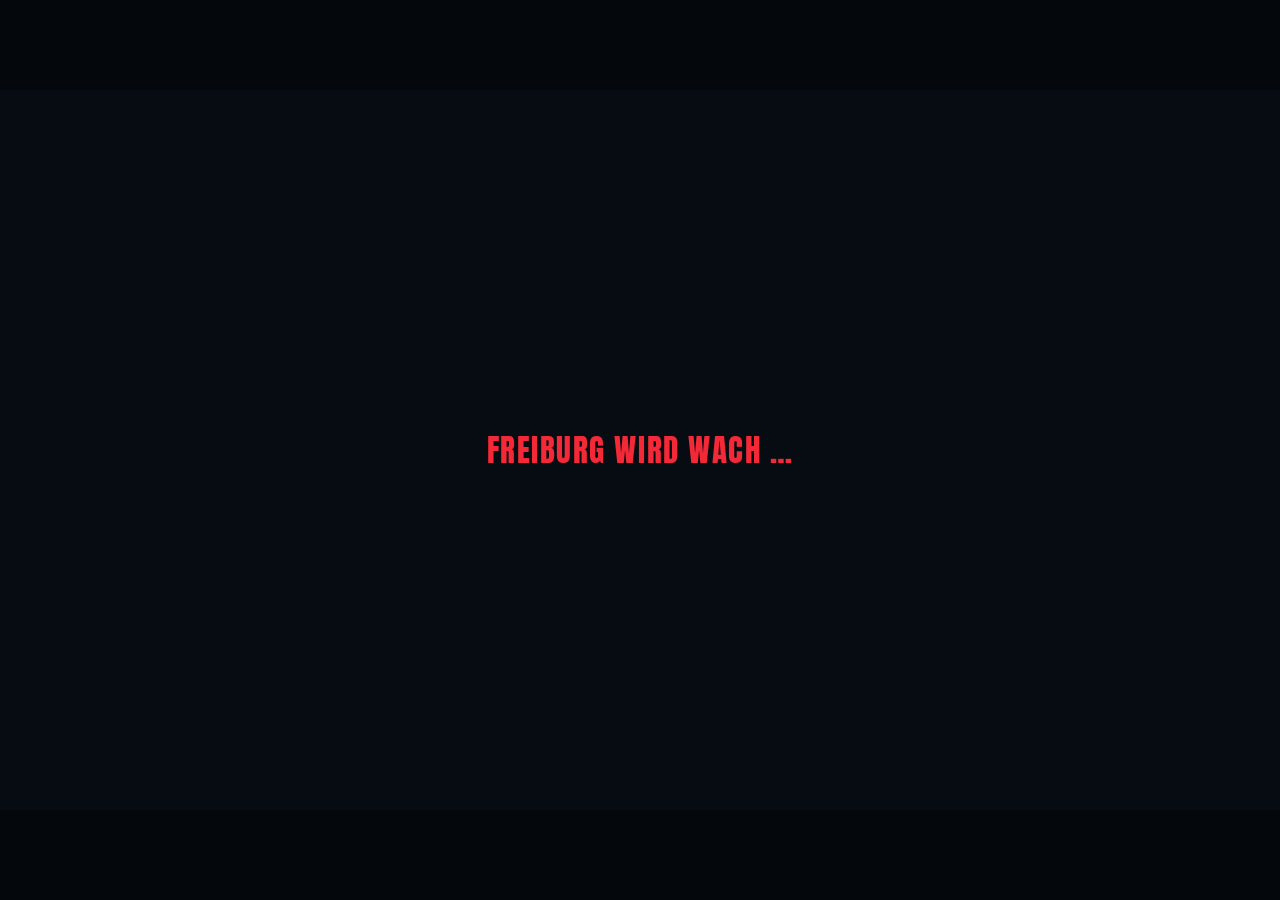
==== index.html @ 0df49cf0 "Release Freiburg After Dark 1.6 with six levels, weapons and original soundtrack" ====
<!doctype html>
<html lang="de"><head><meta charset="utf-8"><meta name="viewport" content="width=device-width,initial-scale=1"><title>Freiburg After Dark — Das Beat ’em up</title><link rel="icon" href="data:,"><link rel="stylesheet" href="./src/style.css"><link rel="stylesheet" href="./src/theme.css"><link rel="preload" href="./assets/fonts/Anton-Regular.ttf" as="font" type="font/ttf" crossorigin></head>
<body><main id="stage"><canvas id="game" tabindex="0" aria-label="Spielfeld. WASD oder Pfeile bewegen, J Schlag, K Tritt, Leertaste Sprung, L Spezial, Umschalt Ausweichen, E Gegenstände aufheben und werfen."></canvas><canvas id="menu-art" aria-hidden="true" hidden></canvas><div id="overlay"></div><div id="toolbar" hidden><button id="pause" aria-label="Spiel pausieren">Ⅱ</button><button id="fullscreen" aria-label="Vollbild">⛶</button></div><div id="dev" hidden></div><output id="status" class="sr-only" aria-live="polite"></output></main><script type="module" src="./src/main.js"></script></body></html>
---- src/style.css ----
*{box-sizing:border-box}html,body{margin:0;width:100%;height:100%;overflow:hidden;background:#090e17;color:#f8edda;font-family:Arial,Helvetica,sans-serif}body{display:grid;place-items:center}button,select,input{font:inherit}button{cursor:pointer;color:inherit}button:focus-visible,select:focus-visible,input:focus-visible{outline:3px solid #ffe4a8;outline-offset:4px}#stage{width:min(100vw,177.7778vh);height:min(56.25vw,100vh);position:relative;overflow:hidden;background:#172231;container-type:size}canvas{width:100%;height:100%;display:block;outline:none}#overlay{position:absolute;inset:0;pointer-events:none}#overlay>*{pointer-events:auto}#toolbar{position:absolute;right:2%;bottom:6%;display:flex;gap:8px}#toolbar[hidden]{display:none}#toolbar button{background:#131c2dcc;border:1px solid #ead6ae50;border-radius:5px;font-size:18px;width:36px;height:34px}.screen{position:absolute;inset:0;padding:4cqw 5cqw;background:linear-gradient(90deg,rgba(9,16,28,.98),rgba(9,16,28,.79) 52%,rgba(9,16,28,.25));display:flex;flex-direction:column}.eyebrow{font-size:1cqw;letter-spacing:.24em;font-weight:700;color:#e6b97d;text-transform:uppercase}.logo{font-family:Impact,'Arial Narrow',Arial,sans-serif;font-weight:900;font-stretch:condensed;font-size:7.8cqw;line-height:.9;letter-spacing:-.025em;margin:2.4cqw 0 1.6cqw;text-transform:uppercase;max-width:70%;filter:drop-shadow(3px 4px 0 #101728)}.logo span{display:block;color:#edb677;font-size:6.1cqw;letter-spacing:.032em}.lede{font-size:1.25cqw;line-height:1.7;color:#c5c7c9;max-width:39cqw;margin:0 0 2cqw}.primary,.secondary{border:1px solid #e8be8550;padding:1cqw 1.65cqw;font-weight:800;font-size:1.07cqw;letter-spacing:.055em;text-transform:uppercase;background:#142132d9;text-align:center}.primary{background:#efc38a;color:#152032;border-color:#efc38a}.primary:hover{background:#ffdda9}.secondary:hover{background:#314259}.actions{display:flex;gap:.8cqw;flex-wrap:wrap}.bottom-line{margin-top:auto;display:flex;justify-content:space-between;font-size:.82cqw;letter-spacing:.11em;color:#b2b6c0}.districts{display:flex;gap:1.3cqw;margin-top:2cqw;font-size:.9cqw;color:#bfc4ca}.districts b{color:#efc38a;margin-right:.5cqw}.menu-hero{position:absolute;right:1.5%;bottom:4%;width:41%;height:83%;pointer-events:none;filter:drop-shadow(0 15px 10px #060b1699)}.selection{background:linear-gradient(120deg,#0c1527ed,#142334e8);padding:2.9cqw 4cqw}.selection h1,.modal h1{font-size:3.1cqw;margin:1cqw 0 .5cqw;text-transform:uppercase;letter-spacing:-.035em}.subline{font-size:1.05cqw;color:#b6c1cc;margin:.4cqw 0 1.4cqw;line-height:1.6}.roster{display:grid;grid-template-columns:repeat(4,1fr);gap:1cqw;min-height:0}.card{position:relative;height:28cqw;border:1px solid #8794a33d;background:linear-gradient(160deg,#26384e99,#111b2c);padding:0;overflow:hidden;text-align:left}.card:hover{border-color:#e2bd86;background:#263b50}.card.selected{border:2px solid var(--accent,#e7bd81);box-shadow:inset 0 0 40px #d8ae7520}.card:disabled{cursor:default;opacity:.3}.card canvas{position:absolute;top:0;height:75%;width:100%;object-fit:contain}.card-copy{position:absolute;bottom:0;left:0;right:0;padding:1cqw;background:linear-gradient(0deg,#101b2c 80%,transparent)}.card-name{font-size:1.3cqw;font-weight:800;display:block;white-space:normal;line-height:1.15;margin-bottom:.5cqw}.card-special{font-size:.85cqw;letter-spacing:.06em;color:var(--accent);text-transform:uppercase}.card-stats{display:flex;gap:.6cqw;font-size:.7cqw;color:#b5c0cb;margin-top:.6cqw}.badge{position:absolute;top:.8cqw;left:.8cqw;background:var(--accent);color:#10202a;font-size:.72cqw;padding:.35cqw .55cqw;letter-spacing:.1em;font-weight:900;z-index:2}.selection-footer{display:flex;align-items:center;justify-content:space-between;margin-top:1.2cqw;gap:1cqw}.selection-description{font-size:1cqw;line-height:1.6;color:#c5cbd3;max-width:48cqw}.modal-backdrop{position:absolute;inset:0;background:#07101dd9;display:grid;place-items:center;backdrop-filter:blur(5px)}.modal{width:65%;max-height:95%;overflow:auto;background:#152235;border:1px solid #a5b5c050;padding:2.7cqw;box-shadow:0 25px 80px #05090baa}.modal .actions{margin-top:1.5cqw}.control-grid{display:grid;grid-template-columns:1fr 1fr;gap:.75cqw 2cqw;font-size:1cqw;margin:1.6cqw 0}.control-grid div{display:flex;justify-content:space-between;align-items:center;border-bottom:1px solid #fff1;padding-bottom:.6cqw}kbd{font:700 .85cqw Arial;padding:.4cqw .6cqw;border:1px solid #9dabb951;border-radius:3px;background:#22344a;color:#f3d7b1}.setting{display:flex;justify-content:space-between;align-items:center;font-size:1.1cqw;margin:1.4cqw 0}.setting input[type=range]{accent-color:#ecc088;width:42%}.setting input[type=checkbox]{accent-color:#ecc088;width:1.3cqw;height:1.3cqw}.setting select{padding:.4cqw;background:#22354c;color:#eee;border:1px solid #586978}.result-stats{display:flex;gap:3cqw;margin:2cqw 0}.result-stats strong{display:block;font-size:3cqw;color:#f0c386}.result-stats span{font-size:.8cqw;color:#a9bac9;letter-spacing:.1em}.small{font-size:.85cqw;color:#aebdca;line-height:1.6}#dev{position:absolute;bottom:3px;left:10px;font:11px monospace;background:#101a26e0;padding:5px;color:#bff4ba;max-width:98%;white-space:pre-wrap}.sr-only{position:absolute;width:1px;height:1px;clip-path:inset(50%);overflow:hidden}.loading{position:absolute;inset:0;display:grid;place-items:center;background:#101d30;font-size:1.6cqw;color:#efc38a}@media(prefers-reduced-motion:reduce){*{scroll-behavior:auto}}
---- src/theme.css ----
@font-face{font-family:'Freiburg Display';src:url('../assets/fonts/Anton-Regular.ttf') format('truetype');font-style:normal;font-weight:400 900;font-display:block}
:root{--blood:#ef101b;--blood-dark:#650914;--paper:#f5f0e5;--ink:#070c12;--display:'Freiburg Display',Impact,'Arial Narrow',sans-serif}
body{color:var(--paper);background:#04080d}
button:focus-visible,select:focus-visible,input:focus-visible{outline-color:var(--paper)}
.screen{background:linear-gradient(110deg,#05090ff7,#080c13eb 52%,#110a129e)}
.eyebrow{color:#fa4450;letter-spacing:.17em}
.primary,.secondary,.card-name,.card-special,.badge,.selection h1,.modal h1,.result-stats strong,.result-stats span,kbd{font-family:var(--display);font-weight:400}
.primary,.secondary{font-size:1.35cqw;letter-spacing:.055em;padding:.85cqw 1.5cqw;border:0;border-bottom:2px solid #f5f0e533;position:relative}
.primary{color:var(--paper);background:var(--blood);clip-path:polygon(2% 0,97% 0,100% 10%,98% 83%,100% 94%,73% 100%,51% 96%,29% 100%,0 95%,1% 56%,0 12%)}
.primary:hover{background:#ff2935}.primary:active{transform:translateY(1px)}
.secondary{background:#10131de8;color:#eee8de}.secondary:hover{background:#7d101bcc;border-bottom-color:#ef101b}
.selection{background:linear-gradient(115deg,#05090f,#190b12);padding:2.5cqw 4cqw}
.selection h1,.modal h1{font-size:3.6cqw;letter-spacing:.005em;line-height:1.15}
.subline,.selection-description,.small,.setting{color:#c4c2c0}
.card{background:linear-gradient(155deg,#30212999,#070d16);border-color:#c0a8a52e}
.card:hover{background:#281019;border-color:#ed1420}.card.selected{border-color:#f21b26;box-shadow:inset 0 -50px 80px #9d07152b}
.card-copy{background:linear-gradient(0deg,#080b12 78%,transparent)}
.card-name{font-size:1.75cqw;text-transform:uppercase;line-height:1.12}
.card-special{font-size:1.03cqw;color:#ff3542}.card-stats{font-size:.72cqw;color:#d7cfca}
.badge{background:var(--blood);color:var(--paper);font-size:.9cqw;letter-spacing:.06em}
.modal-backdrop{background:#02060ce8}.modal{background:linear-gradient(145deg,#151016,#080e17);border:1px solid #a9363f70;border-top:4px solid var(--blood);box-shadow:0 25px 90px #000b}
.modal h1{color:#fff6ef}.modal .eyebrow{color:#f53543}.modal .primary{min-width:10cqw}
kbd{background:#20121a;color:var(--paper);border-color:#98303985;letter-spacing:.04em;font-size:1cqw}
.control-grid div{border-bottom-color:#e5222b26}.setting input[type=range],.setting input[type=checkbox]{accent-color:var(--blood)}
.result-stats strong{color:var(--paper);font-size:4cqw;line-height:1.15}.result-stats span{color:#f53643;font-size:1.1cqw;letter-spacing:.08em}
#toolbar button{border-color:#db26335e;background:#120e17e8;color:#fff4eb}#toolbar button:hover{background:var(--blood)}
.loading{background:#070c12;color:#f32937;font:2.4cqw var(--display);text-transform:uppercase;letter-spacing:.05em}
#menu-art{position:absolute;inset:0;pointer-events:none}#menu-art[hidden]{display:none}
.cinematic-menu{position:absolute;inset:0;background:transparent;overflow:hidden}
.menu-logo{position:absolute;left:3.8%;top:9.6%;width:36%;height:auto;aspect-ratio:2.35;filter:drop-shadow(0 4px 9px #0008);pointer-events:none}
.cinematic-actions{position:absolute;left:4.2%;top:51.2%;width:25.7%;display:flex;flex-direction:column;gap:.65cqw;align-items:stretch}
.cinematic-button{position:relative;display:block;width:100%;padding:.35cqw 1.4cqw .5cqw 2.15cqw;color:#d1cbc5;background:transparent;border:0;text-align:left;font:2.62cqw/1.35 var(--display);letter-spacing:.01em;text-transform:uppercase;isolation:isolate;white-space:nowrap}
.cinematic-button::before{content:'';position:absolute;inset:0;z-index:-1;background:transparent;clip-path:polygon(1% 3%,15% 0,16% 4%,51% 1%,72% 4%,100% 0,98% 15%,100% 28%,97% 56%,100% 69%,98% 95%,83% 100%,65% 97%,37% 100%,30% 95%,0 100%,1% 82%,0 69%,2% 50%,0 39%)}
.cinematic-button.is-selected,.cinematic-button:hover,.cinematic-button:focus-visible{color:var(--paper)}
.cinematic-button.is-selected::before,.cinematic-button:hover::before,.cinematic-button:focus-visible::before{background-color:var(--blood);background-image:radial-gradient(ellipse at 24% 82%,#17060b50 0 .5px,transparent .9px),radial-gradient(ellipse at 74% 36%,#14080b38 0 .5px,transparent 1px);background-size:7px 11px,13px 9px}
.cinematic-button::after{content:'';position:absolute;left:.55cqw;top:50%;width:.8cqw;height:1.05cqw;transform:translateY(-50%);clip-path:polygon(0 0,100% 50%,0 100%);background:currentColor;opacity:0}
.cinematic-button.is-selected::after,.cinematic-button:focus-visible::after{opacity:1}.cinematic-button:focus-visible{outline-offset:3px;outline-width:2px}
.cinematic-button.continue{font-size:1.6cqw;padding-top:.1cqw;padding-bottom:.1cqw;color:#e4b9b9}
.start-prompt{position:absolute;bottom:4.1%;left:3.1%;display:flex;align-items:center;gap:.65cqw;font:1.1cqw var(--display);letter-spacing:.13em;color:#c7c2bc}
.start-prompt kbd{font-size:.88cqw;padding:.15cqw .45cqw;background:#03080ab0;border-color:#ddd7c759;color:#eee6d9}
.cinematic-menu .sr-only{position:absolute}
@media(prefers-reduced-motion:reduce){.primary:active{transform:none}}
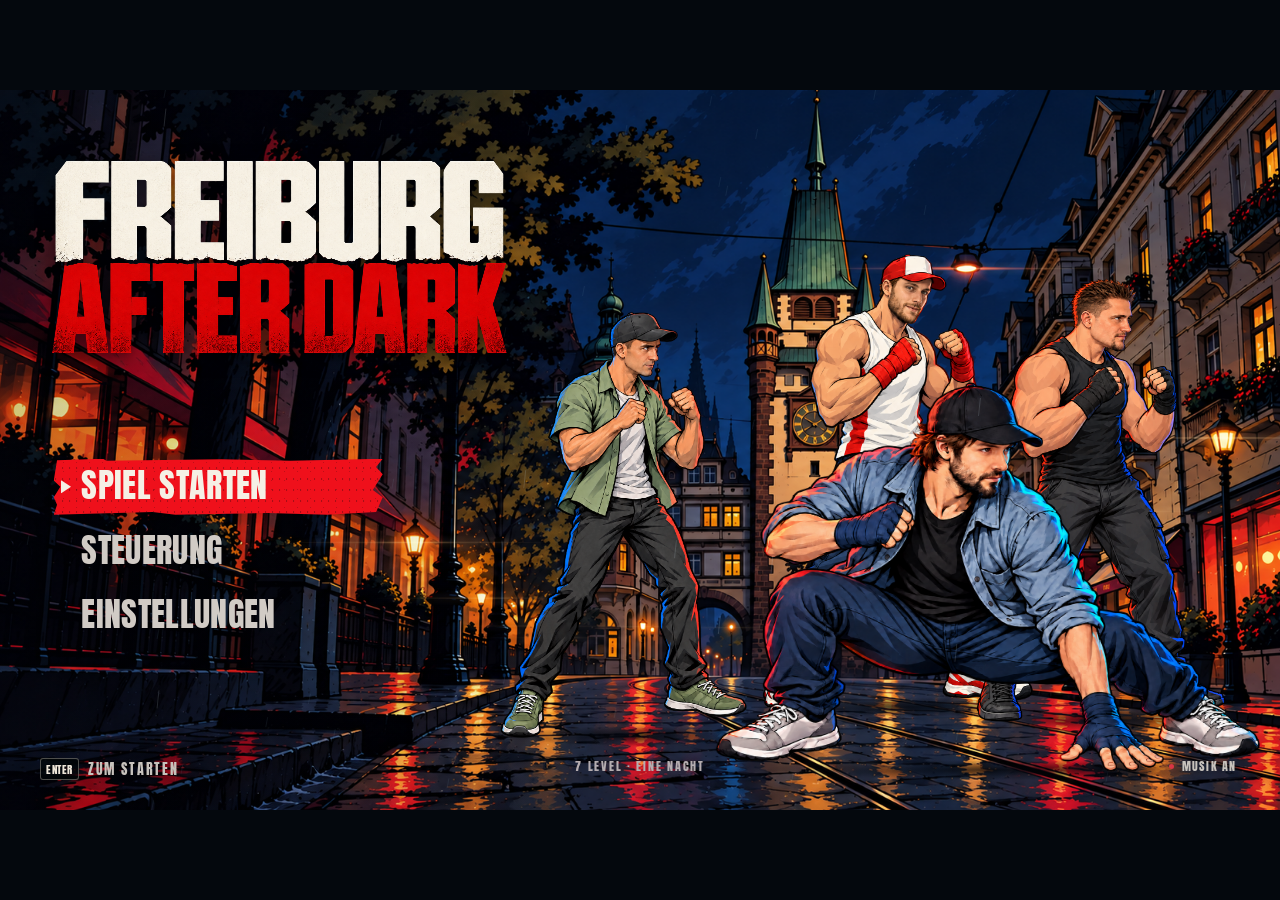
==== commit ecd111fb: "Add seven-level route, local co-op and expanded animated cast in 1.9.0" ====
--- a/index.html
+++ b/index.html
@@ -1,3 +1,3 @@
 <!doctype html>
-<html lang="de"><head><meta charset="utf-8"><meta name="viewport" content="width=device-width,initial-scale=1"><title>Freiburg After Dark — Das Beat ’em up</title><link rel="icon" href="data:,"><link rel="stylesheet" href="./src/style.css"><link rel="stylesheet" href="./src/theme.css"><link rel="preload" href="./assets/fonts/Anton-Regular.ttf" as="font" type="font/ttf" crossorigin></head>
+<html lang="de"><head><meta charset="utf-8"><meta name="viewport" content="width=device-width,initial-scale=1"><title>Freiburg After Dark — Das Beat ’em up</title><link rel="icon" href="data:,"><link rel="stylesheet" href="./src/style.css"><link rel="stylesheet" href="./src/theme.css"><link rel="stylesheet" href="./src/start-tutorial.css"><link rel="stylesheet" href="./src/coop.css"><link rel="stylesheet" href="./src/level-intro.css"><link rel="stylesheet" href="./src/victory-screen.css"><link rel="preload" href="./assets/fonts/Anton-Regular.ttf" as="font" type="font/ttf" crossorigin></head>
 <body><main id="stage"><canvas id="game" tabindex="0" aria-label="Spielfeld. WASD oder Pfeile bewegen, J Schlag, K Tritt, Leertaste Sprung, L Spezial, Umschalt Ausweichen, E Gegenstände aufheben und werfen."></canvas><canvas id="menu-art" aria-hidden="true" hidden></canvas><div id="overlay"></div><div id="toolbar" hidden><button id="pause" aria-label="Spiel pausieren">Ⅱ</button><button id="fullscreen" aria-label="Vollbild">⛶</button></div><div id="dev" hidden></div><output id="status" class="sr-only" aria-live="polite"></output></main><script type="module" src="./src/main.js"></script></body></html>
--- a/src/style.css
+++ b/src/style.css
@@ -1 +1,9 @@
 *{box-sizing:border-box}html,body{margin:0;width:100%;height:100%;overflow:hidden;background:#090e17;color:#f8edda;font-family:Arial,Helvetica,sans-serif}body{display:grid;place-items:center}button,select,input{font:inherit}button{cursor:pointer;color:inherit}button:focus-visible,select:focus-visible,input:focus-visible{outline:3px solid #ffe4a8;outline-offset:4px}#stage{width:min(100vw,177.7778vh);height:min(56.25vw,100vh);position:relative;overflow:hidden;background:#172231;container-type:size}canvas{width:100%;height:100%;display:block;outline:none}#overlay{position:absolute;inset:0;pointer-events:none}#overlay>*{pointer-events:auto}#toolbar{position:absolute;right:2%;bottom:6%;display:flex;gap:8px}#toolbar[hidden]{display:none}#toolbar button{background:#131c2dcc;border:1px solid #ead6ae50;border-radius:5px;font-size:18px;width:36px;height:34px}.screen{position:absolute;inset:0;padding:4cqw 5cqw;background:linear-gradient(90deg,rgba(9,16,28,.98),rgba(9,16,28,.79) 52%,rgba(9,16,28,.25));display:flex;flex-direction:column}.eyebrow{font-size:1cqw;letter-spacing:.24em;font-weight:700;color:#e6b97d;text-transform:uppercase}.logo{font-family:Impact,'Arial Narrow',Arial,sans-serif;font-weight:900;font-stretch:condensed;font-size:7.8cqw;line-height:.9;letter-spacing:-.025em;margin:2.4cqw 0 1.6cqw;text-transform:uppercase;max-width:70%;filter:drop-shadow(3px 4px 0 #101728)}.logo span{display:block;color:#edb677;font-size:6.1cqw;letter-spacing:.032em}.lede{font-size:1.25cqw;line-height:1.7;color:#c5c7c9;max-width:39cqw;margin:0 0 2cqw}.primary,.secondary{border:1px solid #e8be8550;padding:1cqw 1.65cqw;font-weight:800;font-size:1.07cqw;letter-spacing:.055em;text-transform:uppercase;background:#142132d9;text-align:center}.primary{background:#efc38a;color:#152032;border-color:#efc38a}.primary:hover{background:#ffdda9}.secondary:hover{background:#314259}.actions{display:flex;gap:.8cqw;flex-wrap:wrap}.bottom-line{margin-top:auto;display:flex;justify-content:space-between;font-size:.82cqw;letter-spacing:.11em;color:#b2b6c0}.districts{display:flex;gap:1.3cqw;margin-top:2cqw;font-size:.9cqw;color:#bfc4ca}.districts b{color:#efc38a;margin-right:.5cqw}.menu-hero{position:absolute;right:1.5%;bottom:4%;width:41%;height:83%;pointer-events:none;filter:drop-shadow(0 15px 10px #060b1699)}.selection{background:linear-gradient(120deg,#0c1527ed,#142334e8);padding:2.9cqw 4cqw}.selection h1,.modal h1{font-size:3.1cqw;margin:1cqw 0 .5cqw;text-transform:uppercase;letter-spacing:-.035em}.subline{font-size:1.05cqw;color:#b6c1cc;margin:.4cqw 0 1.4cqw;line-height:1.6}.roster{display:grid;grid-template-columns:repeat(4,1fr);gap:1cqw;min-height:0}.card{position:relative;height:28cqw;border:1px solid #8794a33d;background:linear-gradient(160deg,#26384e99,#111b2c);padding:0;overflow:hidden;text-align:left}.card:hover{border-color:#e2bd86;background:#263b50}.card.selected{border:2px solid var(--accent,#e7bd81);box-shadow:inset 0 0 40px #d8ae7520}.card:disabled{cursor:default;opacity:.3}.card canvas{position:absolute;top:0;height:75%;width:100%;object-fit:contain}.card-copy{position:absolute;bottom:0;left:0;right:0;padding:1cqw;background:linear-gradient(0deg,#101b2c 80%,transparent)}.card-name{font-size:1.3cqw;font-weight:800;display:block;white-space:normal;line-height:1.15;margin-bottom:.5cqw}.card-special{font-size:.85cqw;letter-spacing:.06em;color:var(--accent);text-transform:uppercase}.card-stats{display:flex;gap:.6cqw;font-size:.7cqw;color:#b5c0cb;margin-top:.6cqw}.badge{position:absolute;top:.8cqw;left:.8cqw;background:var(--accent);color:#10202a;font-size:.72cqw;padding:.35cqw .55cqw;letter-spacing:.1em;font-weight:900;z-index:2}.selection-footer{display:flex;align-items:center;justify-content:space-between;margin-top:1.2cqw;gap:1cqw}.selection-description{font-size:1cqw;line-height:1.6;color:#c5cbd3;max-width:48cqw}.modal-backdrop{position:absolute;inset:0;background:#07101dd9;display:grid;place-items:center;backdrop-filter:blur(5px)}.modal{width:65%;max-height:95%;overflow:auto;background:#152235;border:1px solid #a5b5c050;padding:2.7cqw;box-shadow:0 25px 80px #05090baa}.modal .actions{margin-top:1.5cqw}.control-grid{display:grid;grid-template-columns:1fr 1fr;gap:.75cqw 2cqw;font-size:1cqw;margin:1.6cqw 0}.control-grid div{display:flex;justify-content:space-between;align-items:center;border-bottom:1px solid #fff1;padding-bottom:.6cqw}kbd{font:700 .85cqw Arial;padding:.4cqw .6cqw;border:1px solid #9dabb951;border-radius:3px;background:#22344a;color:#f3d7b1}.setting{display:flex;justify-content:space-between;align-items:center;font-size:1.1cqw;margin:1.4cqw 0}.setting input[type=range]{accent-color:#ecc088;width:42%}.setting input[type=checkbox]{accent-color:#ecc088;width:1.3cqw;height:1.3cqw}.setting select{padding:.4cqw;background:#22354c;color:#eee;border:1px solid #586978}.result-stats{display:flex;gap:3cqw;margin:2cqw 0}.result-stats strong{display:block;font-size:3cqw;color:#f0c386}.result-stats span{font-size:.8cqw;color:#a9bac9;letter-spacing:.1em}.small{font-size:.85cqw;color:#aebdca;line-height:1.6}#dev{position:absolute;bottom:3px;left:10px;font:11px monospace;background:#101a26e0;padding:5px;color:#bff4ba;max-width:98%;white-space:pre-wrap}.sr-only{position:absolute;width:1px;height:1px;clip-path:inset(50%);overflow:hidden}.loading{position:absolute;inset:0;display:grid;place-items:center;background:#101d30;font-size:1.6cqw;color:#efc38a}@media(prefers-reduced-motion:reduce){*{scroll-behavior:auto}}
+.loading.loading-stage{padding:6cqw;background:radial-gradient(ellipse at 74% 72%,#30101666,transparent 55%),#070a10;color:#f5f0e5;font-family:Arial,Helvetica,sans-serif;font-size:1.15cqw;letter-spacing:0;text-transform:none;place-items:center start}
+.loading-card{width:min(51cqw,100%)}
+.loading-eyebrow{margin:0 0 2cqw;font-family:var(--display,Impact,sans-serif);font-size:1.35cqw;letter-spacing:.14em}.loading-eyebrow span{color:#ef101b}
+.loading-card h1{margin:0 0 1.4cqw;font-family:var(--display,Impact,sans-serif);font-weight:400;text-transform:uppercase;font-size:4.1cqw;line-height:1.08;letter-spacing:.015em}
+.loading-detail{margin:0 0 2.2cqw;max-width:43cqw;line-height:1.7;color:#c4c2c0;font-size:1.15cqw}
+.loading-meter{display:flex;align-items:center;gap:1.2cqw}.loading-meter progress{appearance:none;width:39cqw;height:.24cqw;border:0;border-radius:0;background:#ffffff18;accent-color:#ef101b}.loading-meter progress::-webkit-progress-bar{background:#ffffff18}.loading-meter progress::-webkit-progress-value{background:#ef101b;transition:width .2s ease}.loading-meter progress::-moz-progress-bar{background:#ef101b}.loading-meter span{min-width:3.5cqw;font-size:1cqw;font-variant-numeric:tabular-nums;color:#eee8de}
+.loading-note{margin:1.1cqw 0 2.2cqw;font-size:.9cqw;line-height:1.5;color:#8e8b8c}.loading-card .actions{margin-top:2cqw}.loading-card .secondary{background:transparent;border-bottom:1px solid #ffffff2b;font-family:Arial,Helvetica,sans-serif;font-size:.95cqw;text-transform:none;font-weight:400;letter-spacing:0;padding:.65cqw 0}
+.loading-spinner{flex:none;width:.7cqw;height:.7cqw;border:1px solid #ef101b44;border-top-color:#ef101b;border-radius:50%;animation:loading-turn 1.2s linear infinite}@keyframes loading-turn{to{transform:rotate(360deg)}}@media(prefers-reduced-motion:reduce){.loading-spinner{animation:none}.loading-meter progress::-webkit-progress-value{transition:none}}
--- a/src/theme.css
+++ b/src/theme.css
@@ -1,4 +1,4 @@
-@font-face{font-family:'Freiburg Display';src:url('../assets/fonts/Anton-Regular.ttf') format('truetype');font-style:normal;font-weight:400 900;font-display:block}
+@font-face{font-family:'Freiburg Display';src:url('../assets/fonts/Anton-Regular.ttf') format('truetype');font-style:normal;font-weight:400 900;font-display:swap}
 :root{--blood:#ef101b;--blood-dark:#650914;--paper:#f5f0e5;--ink:#070c12;--display:'Freiburg Display',Impact,'Arial Narrow',sans-serif}
 body{color:var(--paper);background:#04080d}
 button:focus-visible,select:focus-visible,input:focus-visible{outline-color:var(--paper)}
@@ -40,3 +40,30 @@
 .start-prompt kbd{font-size:.88cqw;padding:.15cqw .45cqw;background:#03080ab0;border-color:#ddd7c759;color:#eee6d9}
 .cinematic-menu .sr-only{position:absolute}
 @media(prefers-reduced-motion:reduce){.primary:active{transform:none}}
+
+/* Editorial HUD: controls sit beneath the score, clear of the combo. */
+#toolbar{top:13.6%;right:3.28%;bottom:auto;gap:6px}
+#toolbar button{width:clamp(28px,2.5cqw,36px);height:clamp(28px,2.5cqw,36px);font-size:clamp(13px,1.25cqw,18px);border:1px solid #eeeae521;background:#080b1266;color:#c8c2c2;border-radius:0}
+#toolbar button:hover{background:#29151dcc;border-color:#d93643;color:#eeeae5}
+
+.menu-sound{position:absolute;right:3.3%;bottom:4.1%;padding:.35cqw .1cqw .35cqw .8cqw;min-height:28px;display:flex;align-items:center;gap:.6cqw;background:transparent;border:0;color:#c7c2bc;font:clamp(10px,.95cqw,17px) var(--display);letter-spacing:.1em}
+.menu-sound::before{content:'';width:5px;height:5px;background:#77716e;border-radius:50%}
+.menu-sound[aria-pressed=true]::before{background:#d93643;box-shadow:0 0 8px #d9364370}
+.menu-sound:hover{color:#f5f0e5}
+
+/* A quiet film-title overlay above the frozen street and separate cheering sprites. */
+.level-celebration{position:absolute;inset:0;overflow:hidden;color:var(--paper)}
+.celebration-heading{position:absolute;top:5.3%;left:4%;right:4%;text-align:center;pointer-events:none}
+.celebration-location{margin:0 0 .85cqw;color:#d0c3c6;font:clamp(8px,.84cqw,17px)/1.3 Arial,sans-serif;letter-spacing:.24em;text-transform:uppercase}
+.celebration-heading h1{margin:0;font:7.1cqw/.99 var(--display);font-weight:400;letter-spacing:.015em;color:#f5f0e5;text-shadow:0 3px 22px #0009}
+#celebration-subtitle{margin:.9cqw 0 0;color:#ef2738;font:2.55cqw/1.12 var(--display);letter-spacing:.13em}
+.celebration-footer{position:absolute;left:4.2%;right:4.2%;bottom:3.4%;display:grid;grid-template-columns:1fr auto 1fr;align-items:center;gap:2cqw;border-top:1px solid #c12a3a45;padding-top:.9cqw}
+.celebration-score,.celebration-progress{margin:0;font:1.75cqw/1.1 var(--display);font-weight:400;letter-spacing:.03em}
+.celebration-score strong{font-weight:400}.celebration-score span{display:block;margin-top:.3cqw;color:#b4acb1;font:.69cqw/1.2 Arial,sans-serif;letter-spacing:.2em}
+.celebration-progress{text-align:right;color:#eee8e2}.celebration-progress span{color:#b4acb1;font:.77cqw/1.2 Arial,sans-serif;letter-spacing:.08em}
+.celebration-next{display:flex;flex-direction:column;align-items:center;gap:.5cqw}
+.celebration-continue{min-width:25cqw;padding:.68cqw 1.35cqw;font-size:1.24cqw;letter-spacing:.035em}
+.celebration-continue:disabled{cursor:default;background:#5a1420;color:#e5cfce88;transform:none}
+.celebration-key{color:#b4acb1;font:.64cqw/1.2 Arial,sans-serif;letter-spacing:.13em}
+#stage[data-screen=level-clear] #dev{max-width:32%;max-height:12%;overflow:hidden;font-size:8px;opacity:.5;pointer-events:none}
+@media(prefers-reduced-motion:reduce){.celebration-continue:active{transform:none}}
--- a/src/start-tutorial.css
+++ b/src/start-tutorial.css
@@ -0,0 +1,13 @@
+.start-tutorial{position:absolute;inset:0;padding:2.55cqw 3.75cqw 1.65cqw;color:#f2eee7;display:grid;grid-template-rows:8.3cqw 29.5cqw 6cqw 1fr;gap:0;font-family:Arial,Helvetica,sans-serif}
+.tutorial-header{display:flex;gap:2.7cqw;align-items:center;border-bottom:1px solid #ffffff24;padding-bottom:1.25cqw}
+.tutorial-header .tutorial-logo{width:12.2cqw;height:5.2cqw;flex:none}
+.tutorial-header h1{font:400 4.5cqw/.98 var(--display,Impact,sans-serif);margin:0;letter-spacing:.006em;color:#f4f0e9;text-shadow:0 3px 24px #0005}
+.tutorial-eyebrow{font-size:.62cqw;letter-spacing:.2em;color:#cc3843;margin:0 0 .65cqw;font-weight:700}.tutorial-subtitle{font-size:1cqw;margin:.7cqw 0 0;color:#b5b4b9}
+.tutorial-moves{display:grid;grid-template-columns:repeat(3,1fr);gap:2.7cqw;padding-top:1.25cqw;overflow:hidden}
+.tutorial-move{position:relative;min-width:0;border-right:1px solid #ffffff18;padding-right:1.1cqw}.tutorial-move:last-child{border:0;padding-right:0}
+.tutorial-move-title{display:flex;align-items:center;gap:.85cqw}.tutorial-move-title>span{font:400 3.4cqw/1 var(--display,Impact,sans-serif);color:#e12e3b}.tutorial-move h2{font:400 2.05cqw/1.1 var(--display,Impact,sans-serif);margin:0;white-space:nowrap;letter-spacing:.01em}
+.tutorial-key-row{display:flex;align-items:center;gap:.45cqw;height:2.4cqw;color:#b6b2b7}.start-tutorial kbd{border:1px solid #ece4d633;border-radius:1px;color:#f4eee8;background:#0a0b11a8;padding:.28cqw .52cqw;font:700 .83cqw/1.25 Arial,sans-serif;white-space:nowrap}.tutorial-key-row>span{font-size:.8cqw}.tutorial-key-row small{font-size:.77cqw;margin-left:.3cqw;color:#b8b4ba}
+.tutorial-move>canvas{height:23cqw;width:100%;object-fit:contain;object-position:center bottom}
+.tutorial-extras{border-top:1px solid #ffffff38;border-bottom:1px solid #ffffff24;display:grid;grid-template-columns:repeat(4,1fr);gap:2cqw;align-items:center}.tutorial-extras h3{font:400 1.28cqw/1 var(--display,Impact,sans-serif);margin:0 0 .6cqw;letter-spacing:.035em}.tutorial-extras p{display:flex;align-items:center;gap:.6cqw;margin:0;font-size:.78cqw;color:#aaa8b0}
+.tutorial-footer{display:flex;justify-content:space-between;align-items:center;gap:1cqw}.tutorial-tip,.tutorial-team{font-size:.72cqw;letter-spacing:.02em;margin:.33cqw 0;color:#bbb7bc}.tutorial-tip{color:#e6dedb}.tutorial-utilities{display:flex;gap:1.3cqw;align-items:center;font-size:.61cqw;color:#88868e;margin:.65cqw 0 0}.tutorial-utilities button{border:0;border-bottom:1px solid #ffffff35;background:none;padding:0 0 .2cqw;color:#c6c0c5;font-size:.75cqw}.tutorial-utilities button span{font-size:.6cqw;color:#8b8790;margin-left:.35cqw}
+.tutorial-start{display:flex;align-items:center;gap:1.2cqw;border:1px solid #ee3845;background:#d62432;color:#fff4ee;padding:1.18cqw 1.4cqw;font:400 1.72cqw/1 var(--display,Impact,sans-serif);letter-spacing:.035em;box-shadow:0 0 32px #df263318;flex:none}.tutorial-start:hover{background:#ee3040}.tutorial-start kbd{background:#94132150;border-color:#ffd4d84d;font-size:.69cqw;padding:.43cqw .5cqw}.start-tutorial button:focus-visible{outline:2px solid #f5e8e5;outline-offset:4px}
--- a/src/coop.css
+++ b/src/coop.css
@@ -0,0 +1,26 @@
+.menu-campaign-info{position:absolute;left:50%;bottom:4.1%;transform:translateX(-50%);margin:0;color:#b5adb0;font:clamp(9px,.9cqw,16px)/28px 'Freiburg Display',Impact,sans-serif;letter-spacing:.15em;white-space:nowrap}
+.mode-screen,.coop-screen{width:min(1160px,94vw);margin:auto;align-self:center;color:#f5f1e9;font-family:Arial,sans-serif}
+.mode-screen{max-width:940px;padding:clamp(22px,4vw,58px);background:linear-gradient(140deg,rgba(8,10,14,.97),rgba(15,13,17,.93));border-top:3px solid #cf202e;box-shadow:0 28px 100px #0009}
+.mode-screen h1,.coop-screen h1{margin:8px 0 12px;font-family:'Freiburg Display',Impact,sans-serif;font-size:clamp(35px,4.3vw,64px);line-height:1;text-transform:uppercase;letter-spacing:.035em}
+.mode-choices{display:grid;grid-template-columns:1fr 1fr;gap:18px;margin:28px 0}
+.mode-choice{display:flex;flex-direction:column;align-items:flex-start;gap:10px;padding:26px;background:#11141a;color:inherit;text-align:left;border:1px solid #ffffff25;cursor:pointer}
+.mode-choice:hover,.mode-choice:focus-visible{border-color:#ed3440;outline:2px solid #ed3440;outline-offset:3px;background:#241217}
+.mode-choice strong{font:38px/1 'Freiburg Display',Impact,sans-serif;text-transform:uppercase}.mode-choice span{font-size:13px;line-height:1.55;color:#c8c6c5}.mode-choice .mode-count{font-size:10px;letter-spacing:.18em;color:#ed3440;text-transform:uppercase;font-weight:700}
+.coop-screen{padding:22px 28px;background:linear-gradient(145deg,#090c11f5,#0c0b10f0);border-top:3px solid #d82435;max-height:94vh;overflow:auto;box-shadow:0 28px 100px #000a}
+.coop-screen .subline{margin-bottom:16px;max-width:950px}.coop-roster{display:grid;grid-template-columns:repeat(4,minmax(0,1fr));gap:12px;margin:18px 0}
+.coop-slot{position:relative;display:flex;flex-direction:column;min-width:0;padding:15px 13px 12px;border:1px solid #ffffff20;background:linear-gradient(#ffffff05,#ffffff01)}
+.coop-slot.is-joined{border-top:3px solid #d82435;padding-top:13px}.coop-slot.is-missing{border-color:#db7044}.coop-slot-label{display:flex;align-items:center;justify-content:space-between;font-size:10px;letter-spacing:.14em;color:#aaa8ad;font-weight:700}
+.coop-remove{border:0;background:none;color:#b8b4b7;font-size:20px;padding:0 3px;cursor:pointer}.coop-remove:hover{color:#fff}.coop-portrait{display:block;width:100%;height:clamp(120px,24vh,245px);object-fit:contain;object-position:center bottom}
+.coop-slot-empty{display:flex;flex:1;min-height:clamp(175px,34vh,310px);flex-direction:column;align-items:center;justify-content:center;gap:10px;color:#817f84;text-align:center;font-size:12px}.coop-slot-empty strong{font:42px/1 'Freiburg Display',Impact,sans-serif;color:#fff5}.coop-slot-empty kbd{font-size:16px}
+.coop-hero-choice{display:grid;grid-template-columns:30px 1fr 30px;gap:4px;align-items:center;text-align:center}.coop-hero-choice strong{font:clamp(22px,2.5vw,32px)/1 'Freiburg Display',Impact,sans-serif;text-transform:uppercase}.coop-cycle{border:1px solid #ffffff25;background:transparent;color:#eee;padding:5px;cursor:pointer}.coop-cycle:hover,.coop-cycle:focus-visible{background:#d82435;outline:1px solid #d82435}
+.coop-controller{min-height:22px;margin:10px 0 0;text-align:center;font-size:11px;color:#aaa6aa;line-height:1.4}.coop-slot.is-missing .coop-controller{color:#f2ab87}
+.coop-tools,.coop-footer{display:flex;align-items:center;justify-content:space-between;gap:16px;flex-wrap:wrap}.coop-keyboard{padding:9px 12px;border:1px solid #ffffff35;background:transparent;color:#ccc;cursor:pointer;font-size:12px}.coop-keyboard[aria-pressed=true]{border-color:#d82435;color:#fff;background:#451820}.coop-available{display:flex;gap:8px;flex-wrap:wrap}.coop-available button{padding:8px 10px;font-size:11px;background:#ffffff0b;color:#ccc;border:1px solid #ffffff20;cursor:pointer}
+.coop-hint{font-size:11px;color:#918d95;line-height:1.6;max-width:680px;margin:8px 0}.coop-notice{margin:10px 0;color:#eeac95;min-height:18px;font-size:12px}.coop-footer{margin-top:10px;padding-top:15px;border-top:1px solid #ffffff20}.coop-footer .actions{margin:0}.coop-footer .primary:disabled{opacity:.4;cursor:not-allowed}.coop-ready{color:#c7c0c4;font-size:12px;letter-spacing:.03em}.controller-missing-list{padding:0;list-style:none;color:#e7ada2;line-height:1.8}
+@media(max-width:720px){.mode-choices{grid-template-columns:1fr;gap:12px;margin:18px 0}.mode-choice{padding:18px}.mode-choice strong{font-size:30px}.coop-screen{padding:18px}.coop-roster{grid-template-columns:repeat(2,minmax(0,1fr));gap:10px}.coop-portrait{height:150px}.coop-slot-empty{min-height:190px}.coop-footer{gap:12px}.coop-footer .actions{width:100%;justify-content:space-between}.coop-hero-choice strong{font-size:26px}}
+@media(max-height:620px) and (min-width:721px){.coop-screen{padding:14px 20px}.coop-screen h1{font-size:34px}.coop-screen .subline{font-size:12px;margin:5px 0}.coop-roster{margin:10px 0}.coop-portrait{height:125px}.coop-slot-empty{min-height:183px}.coop-hint{margin:4px 0}.coop-footer{margin-top:5px;padding-top:10px}.coop-notice:empty{display:none}}
+/* These screens live inside the game's 16:9 stage, including letterboxed windows. */
+.mode-screen{position:absolute;inset:7% 12%;width:auto;max-width:none;max-height:86%;margin:0;padding:3.5cqw;overflow:auto}
+.mode-screen h1{font-size:4cqw}.mode-screen .subline{font-size:1.25cqw}.mode-choices{gap:1.4cqw;margin:2cqw 0}.mode-choice{padding:2cqw;gap:.8cqw}.mode-choice strong{font-size:3cqw}.mode-choice span{font-size:1.05cqw}.mode-choice .mode-count{font-size:.9cqw}
+.coop-screen{position:absolute;inset:3%;width:auto;max-height:94%;margin:0;padding:1.6cqw 2cqw;overflow:auto}
+.coop-screen h1{font-size:3.35cqw;margin:.6cqw 0 .8cqw}.coop-screen .subline{font-size:1.1cqw;margin:0 0 1cqw}.coop-roster{gap:1cqw;margin:1.2cqw 0}.coop-slot{padding:1cqw}.coop-slot.is-joined{padding-top:calc(1cqw - 2px)}.coop-slot-label{font-size:.85cqw}.coop-portrait{height:25cqh}.coop-slot-empty{min-height:calc(25cqh + 6.5cqw);gap:.7cqw;font-size:1cqw}.coop-slot-empty strong{font-size:3.5cqw}.coop-slot-empty kbd{font-size:1.2cqw}.coop-hero-choice strong{font-size:2.4cqw}.coop-controller{font-size:.9cqw;margin:.8cqw 0 0;min-height:1.5cqw}.coop-tools{gap:1cqw}.coop-keyboard{font-size:.95cqw;padding:.7cqw 1cqw}.coop-available button{font-size:.9cqw;padding:.65cqw .8cqw}.coop-notice{font-size:.95cqw;margin:.6cqw 0;min-height:0}.coop-notice:empty{display:none}.coop-hint{font-size:.9cqw;margin:.6cqw 0;max-width:65cqw}.coop-footer{gap:1cqw;margin-top:.8cqw;padding-top:1cqw}.coop-ready{font-size:1cqw}
+@container(max-width:700px){.mode-screen{inset:5% 8%;max-height:90%;padding:2.5cqw}.mode-choices{grid-template-columns:1fr 1fr}.mode-choice span{font-size:1.5cqw}.mode-choice .mode-count{font-size:1.2cqw}.mode-screen .subline{font-size:1.5cqw}.coop-roster{grid-template-columns:repeat(4,minmax(0,1fr))}.coop-screen{padding:1.5cqw}.coop-screen .subline,.coop-hint,.coop-keyboard,.coop-ready{font-size:1.3cqw}.coop-slot-label,.coop-controller{font-size:1.1cqw}.coop-hero-choice{grid-template-columns:18px 1fr 18px}.coop-cycle{padding:2px}.coop-remove{font-size:16px}.coop-slot-empty{font-size:1.2cqw}.coop-portrait{height:22cqh}}
--- a/src/level-intro.css
+++ b/src/level-intro.css
@@ -0,0 +1,10 @@
+.level-intro{position:absolute;inset:0;color:#f5f0e8;display:grid;grid-template-rows:1fr 9.5cqw 10.5cqw;font-family:Arial,sans-serif}
+.level-intro-header{position:absolute;left:3cqw;right:3cqw;top:2.2cqw;display:flex;align-items:flex-start;justify-content:space-between}.level-intro-header .level-intro-logo{width:14cqw;height:5.96cqw;filter:drop-shadow(0 2px 10px #0009)}.level-intro-back{border:0;background:#05070b66;padding:.5cqw .8cqw;font-size:.86cqw;color:#d3cbd0}.level-intro-back span{font-size:.62cqw;margin-left:.5cqw;color:#98929b}
+.level-intro-place{align-self:end;padding:0 3cqw 1.6cqw;min-width:0}.level-intro-place>p{font-size:.78cqw;letter-spacing:.22em;text-transform:uppercase;color:#d3c4c4;margin:0 0 .65cqw}.level-intro-place h1{font:400 5.8cqw/1 var(--display,Impact,sans-serif);letter-spacing:.015em;margin:0;color:#f3eee6;text-shadow:0 2px 22px #0008}.level-intro-place h1.is-long{font-size:4.6cqw}
+.level-route{list-style:none;margin:0;padding:1.05cqw 1.4cqw .9cqw;display:grid;grid-template-columns:repeat(var(--level-count),minmax(0,1fr));background:#050609f0;border-top:1px solid #ffffff1c;border-bottom:1px solid #ffffff25;position:relative}
+.level-route li{display:flex;position:relative;flex-direction:column;align-items:center;gap:.35cqw;color:#78777e;min-width:0}.level-route li:after{content:'';position:absolute;left:50%;width:100%;height:1px;top:3.3cqw;background:#77757d;z-index:0}.level-route li:last-child:after{display:none}.level-route-number{font:400 1.35cqw/1 var(--display,Impact,sans-serif)}.level-route-dot{border:.16cqw solid #77757d;background:#07090d;border-radius:50%;width:2.7cqw;height:2.7cqw;display:grid;place-items:center;font:700 1.6cqw/1 Arial;z-index:1}.level-route-name{font:400 1.12cqw/1.25 var(--display,Impact,sans-serif);text-align:center;margin-top:.14cqw;max-width:100%;overflow-wrap:anywhere}.level-route .is-complete{color:#e2dad6}.level-route .is-complete:after{background:#d52939}.level-route .is-complete .level-route-dot{color:#e62a39;border-color:#e62a39}.level-route .is-current{color:#ef293a}.level-route .is-current .level-route-dot{background:#d92132;border-color:#f63c49;box-shadow:0 0 18px #e9263440}
+.level-intro-footer{display:grid;grid-template-columns:25% 1fr 25%;gap:2.7cqw;padding:1.45cqw 3cqw;background:#050609;align-items:center}.level-intro-counter{display:flex;align-items:center;gap:1.6cqw;height:100%;border-right:1px solid #ffffff36}.level-intro-counter>strong{font:400 7cqw/.98 var(--display,Impact,sans-serif);color:#df2233}.level-intro-counter>span{font:400 2.3cqw/1.1 var(--display,Impact,sans-serif);color:#eee8e2}.level-intro-goal{min-width:0}.level-intro-goal>p{font:400 1.3cqw/1 var(--display,Impact,sans-serif);color:#ed293a;margin:0 0 .65cqw}.level-intro-goal h2{font:400 2cqw/1.15 var(--display,Impact,sans-serif);margin:0 0 1cqw}.level-intro-goal>span{font:400 .98cqw/1.25 var(--display,Impact,sans-serif);color:#969197;display:block}.level-intro-start{border:1px solid #e73544;background:#d22131;color:#fff4ed;font:400 2.6cqw/1 var(--display,Impact,sans-serif);padding:1.35cqw .8cqw;white-space:nowrap;text-align:center}.level-intro-start small{display:block;font:400 1.25cqw/1 var(--display,Impact,sans-serif);letter-spacing:.16em;margin-top:.6cqw;color:#f6d9d9}.level-intro-start:hover{background:#ec2c3d}.level-intro button:focus-visible{outline:2px solid #f6ebe6;outline-offset:4px}
+@keyframes chapter-enter{from{opacity:0;transform:translateY(12px)}to{opacity:1;transform:translateY(0)}}
+@keyframes chapter-current{0%,100%{box-shadow:0 0 12px #e9263430}50%{box-shadow:0 0 23px #e9263465}}
+.level-intro-header{animation:chapter-enter .65s ease-out both}.level-intro-place>p{animation:chapter-enter .65s .12s both}.level-intro-place h1{animation:chapter-enter .8s .2s both}.level-route li{animation:chapter-enter .55s calc(.28s + var(--route-index)*.07s) both}.level-route .is-current .level-route-dot{animation:chapter-current 3.6s 1.25s ease-in-out infinite}.level-intro-footer{animation:chapter-enter .7s .55s both}.level-intro[data-motion-paused=true] *{animation-play-state:paused!important}
+@media(prefers-reduced-motion:reduce){.level-intro *{animation:none!important;transition:none!important}}
--- a/src/victory-screen.css
+++ b/src/victory-screen.css
@@ -0,0 +1,11 @@
+.victory-screen{position:absolute;inset:0;color:#f5f0e8;font-family:var(--display,Impact,sans-serif);overflow:hidden}
+.victory-copy{position:absolute;left:3.4cqw;top:2.2cqw;width:31.5cqw}.victory-copy .victory-logo{width:20cqw;height:8.52cqw;filter:drop-shadow(0 2px 10px #0008)}
+.victory-eyebrow{border-top:1px solid #e32b3e;padding-top:.8cqw;margin:1.4cqw 0 .65cqw;font-size:1.6cqw;letter-spacing:.09em;color:#ef2a3d}
+.victory-copy h1{margin:0;font:400 5.85cqw/.99 var(--display,Impact,sans-serif);letter-spacing:.015em;color:#f8f3e9}.victory-copy h1>span:first-child{display:block;font-size:6.5cqw;line-height:1.05}.victory-copy h1.is-long>span:first-child{font-size:4.65cqw;line-height:1.45}.victory-period{color:#e3263a}
+.victory-congratulations{color:#eb2539;font-size:1.2cqw;letter-spacing:.08em;margin:.65cqw 0 1.15cqw;white-space:nowrap}.victory-stats{margin:0}.victory-stats>div{display:flex;justify-content:space-between;align-items:center;gap:1cqw;border-top:1px solid #d7d1c088;min-height:3.6cqw}.victory-stats>div:last-child{border-bottom:1px solid #d7d1c088}.victory-stats dt{font-size:2.2cqw}.victory-stats dd{margin:0}.victory-stats strong{font:400 2.65cqw/1 var(--display,Impact,sans-serif);font-variant-numeric:tabular-nums}
+.victory-footer{position:absolute;inset:auto 0 0;height:12.2cqw;display:grid;grid-template-columns:60% 1fr;align-items:center;gap:4cqw;padding:1.2cqw 3.4cqw 1.1cqw;background:linear-gradient(#04070bd9,#04070b 20%);border-top:1px solid #ffffff0d}.victory-route{display:grid;grid-template-columns:repeat(var(--level-count),minmax(0,1fr));list-style:none;margin:0;padding:0;gap:0}.victory-route li{display:flex;flex-direction:column;align-items:center;position:relative;gap:.52cqw;min-width:0;color:#74747b}.victory-route li:after{content:'';position:absolute;left:50%;top:3.1cqw;width:100%;height:2px;background:#77757d}.victory-route li:last-child:after{display:none}.victory-route-number{font-size:1.3cqw;line-height:1}.victory-route-dot{position:relative;z-index:1;border:2px solid #74747b;background:#04070b;width:2.55cqw;height:2.55cqw;border-radius:50%;display:grid;place-items:center;font:700 1.55cqw/1 Arial,sans-serif}.victory-route-name{font-size:1.04cqw;letter-spacing:.04em;line-height:1.2;text-align:center;overflow-wrap:anywhere}.victory-route .is-complete{color:#eee9e2}.victory-route .is-complete:after{background:#ede7df}.victory-route .is-complete .victory-route-dot{border-color:#ede7df}.victory-route .is-next{color:#f3273d}.victory-route .is-next .victory-route-dot{border-color:#ef243b;box-shadow:0 0 20px #ec25342a}
+.victory-next{min-width:0}.victory-continue{display:flex;width:100%;justify-content:space-between;align-items:center;gap:1cqw;padding:1.25cqw 1.3cqw;border:1px solid #e72d40;background:#c7192d;color:#fff1e7;text-align:left}.victory-continue>span{font:400 2.12cqw/1.08 var(--display,Impact,sans-serif)}.victory-continue kbd{flex:none;font:400 1.14cqw/1 var(--display,Impact,sans-serif);border:1px solid #f3d8d1;border-radius:3px;background:transparent;color:#fff1e7;padding:.55cqw .6cqw;white-space:nowrap}.victory-continue:hover{background:#e3283b}.victory-continue:disabled{opacity:.55;cursor:default}.victory-continue:focus-visible{outline:2px solid #f7efe6;outline-offset:4px}.victory-progress{font:400 1.05cqw/1 var(--display,Impact,sans-serif);letter-spacing:.22em;margin:1cqw 0 0;color:#d7d0ce}
+@keyframes victory-enter{from{opacity:0;transform:translateY(12px)}to{opacity:1;transform:translateY(0)}}
+.victory-logo{animation:victory-enter .7s ease-out both}.victory-eyebrow{animation:victory-enter .6s .12s both}.victory-copy h1{animation:victory-enter .8s .2s both}.victory-congratulations{animation:victory-enter .65s .3s both}.victory-stats{animation:victory-enter .75s .4s both}.victory-route li{animation:victory-enter .55s calc(.45s + var(--route-index)*.065s) both}.victory-next{animation:victory-enter .7s .75s both}.victory-screen[data-motion-paused=true] *{animation-play-state:paused!important}
+@media(prefers-reduced-motion:reduce){.victory-screen *{animation:none!important;transition:none!important}}
+.victory-screen[data-reduced-motion=true] *{animation:none!important;transition:none!important}
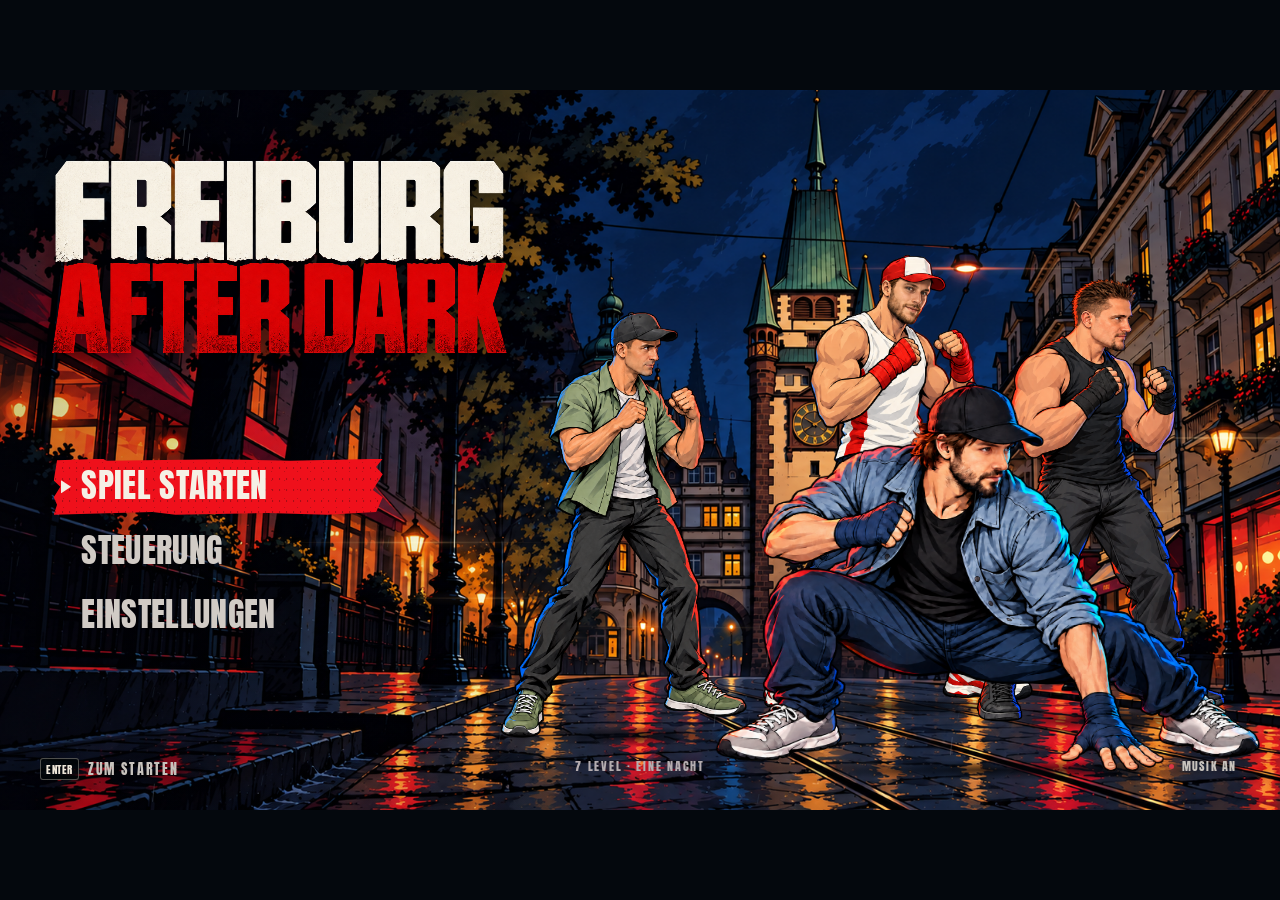
==== commit ee1de9a2: "Add illustrated seven-chapter story Die letzte Runde 1.10.0" ====
--- a/index.html
+++ b/index.html
@@ -1,3 +1,3 @@
 <!doctype html>
-<html lang="de"><head><meta charset="utf-8"><meta name="viewport" content="width=device-width,initial-scale=1"><title>Freiburg After Dark — Das Beat ’em up</title><link rel="icon" href="data:,"><link rel="stylesheet" href="./src/style.css"><link rel="stylesheet" href="./src/theme.css"><link rel="stylesheet" href="./src/start-tutorial.css"><link rel="stylesheet" href="./src/coop.css"><link rel="stylesheet" href="./src/level-intro.css"><link rel="stylesheet" href="./src/victory-screen.css"><link rel="preload" href="./assets/fonts/Anton-Regular.ttf" as="font" type="font/ttf" crossorigin></head>
+<html lang="de"><head><meta charset="utf-8"><meta name="viewport" content="width=device-width,initial-scale=1"><title>Freiburg After Dark — Das Beat ’em up</title><link rel="icon" href="data:,"><link rel="stylesheet" href="./src/style.css"><link rel="stylesheet" href="./src/theme.css"><link rel="stylesheet" href="./src/start-tutorial.css"><link rel="stylesheet" href="./src/coop.css"><link rel="stylesheet" href="./src/level-intro.css"><link rel="stylesheet" href="./src/victory-screen.css"><link rel="stylesheet" href="./src/story.css"><link rel="preload" href="./assets/fonts/Anton-Regular.ttf" as="font" type="font/ttf" crossorigin></head>
 <body><main id="stage"><canvas id="game" tabindex="0" aria-label="Spielfeld. WASD oder Pfeile bewegen, J Schlag, K Tritt, Leertaste Sprung, L Spezial, Umschalt Ausweichen, E Gegenstände aufheben und werfen."></canvas><canvas id="menu-art" aria-hidden="true" hidden></canvas><div id="overlay"></div><div id="toolbar" hidden><button id="pause" aria-label="Spiel pausieren">Ⅱ</button><button id="fullscreen" aria-label="Vollbild">⛶</button></div><div id="dev" hidden></div><output id="status" class="sr-only" aria-live="polite"></output></main><script type="module" src="./src/main.js"></script></body></html>
--- a/src/start-tutorial.css
+++ b/src/start-tutorial.css
@@ -11,3 +11,5 @@
 .tutorial-extras{border-top:1px solid #ffffff38;border-bottom:1px solid #ffffff24;display:grid;grid-template-columns:repeat(4,1fr);gap:2cqw;align-items:center}.tutorial-extras h3{font:400 1.28cqw/1 var(--display,Impact,sans-serif);margin:0 0 .6cqw;letter-spacing:.035em}.tutorial-extras p{display:flex;align-items:center;gap:.6cqw;margin:0;font-size:.78cqw;color:#aaa8b0}
 .tutorial-footer{display:flex;justify-content:space-between;align-items:center;gap:1cqw}.tutorial-tip,.tutorial-team{font-size:.72cqw;letter-spacing:.02em;margin:.33cqw 0;color:#bbb7bc}.tutorial-tip{color:#e6dedb}.tutorial-utilities{display:flex;gap:1.3cqw;align-items:center;font-size:.61cqw;color:#88868e;margin:.65cqw 0 0}.tutorial-utilities button{border:0;border-bottom:1px solid #ffffff35;background:none;padding:0 0 .2cqw;color:#c6c0c5;font-size:.75cqw}.tutorial-utilities button span{font-size:.6cqw;color:#8b8790;margin-left:.35cqw}
 .tutorial-start{display:flex;align-items:center;gap:1.2cqw;border:1px solid #ee3845;background:#d62432;color:#fff4ee;padding:1.18cqw 1.4cqw;font:400 1.72cqw/1 var(--display,Impact,sans-serif);letter-spacing:.035em;box-shadow:0 0 32px #df263318;flex:none}.tutorial-start:hover{background:#ee3040}.tutorial-start kbd{background:#94132150;border-color:#ffd4d84d;font-size:.69cqw;padding:.43cqw .5cqw}.start-tutorial button:focus-visible{outline:2px solid #f5e8e5;outline-offset:4px}
+
+.start-tutorial.has-keyboard-guide{grid-template-rows:7.5cqw 23cqw 5.5cqw 6cqw 1fr}.has-keyboard-guide .tutorial-move>canvas{height:17cqw}.has-keyboard-guide .tutorial-header h1{font-size:3.9cqw}.has-keyboard-guide .tutorial-extras{gap:1cqw}.has-keyboard-guide .tutorial-extras kbd{font-size:.7cqw}.has-keyboard-guide .coop-key-guide span{font-size:.76cqw}.has-keyboard-guide .coop-key-guide strong{font-size:.9cqw}
--- a/src/coop.css
+++ b/src/coop.css
@@ -24,3 +24,7 @@
 .coop-screen{position:absolute;inset:3%;width:auto;max-height:94%;margin:0;padding:1.6cqw 2cqw;overflow:auto}
 .coop-screen h1{font-size:3.35cqw;margin:.6cqw 0 .8cqw}.coop-screen .subline{font-size:1.1cqw;margin:0 0 1cqw}.coop-roster{gap:1cqw;margin:1.2cqw 0}.coop-slot{padding:1cqw}.coop-slot.is-joined{padding-top:calc(1cqw - 2px)}.coop-slot-label{font-size:.85cqw}.coop-portrait{height:25cqh}.coop-slot-empty{min-height:calc(25cqh + 6.5cqw);gap:.7cqw;font-size:1cqw}.coop-slot-empty strong{font-size:3.5cqw}.coop-slot-empty kbd{font-size:1.2cqw}.coop-hero-choice strong{font-size:2.4cqw}.coop-controller{font-size:.9cqw;margin:.8cqw 0 0;min-height:1.5cqw}.coop-tools{gap:1cqw}.coop-keyboard{font-size:.95cqw;padding:.7cqw 1cqw}.coop-available button{font-size:.9cqw;padding:.65cqw .8cqw}.coop-notice{font-size:.95cqw;margin:.6cqw 0;min-height:0}.coop-notice:empty{display:none}.coop-hint{font-size:.9cqw;margin:.6cqw 0;max-width:65cqw}.coop-footer{gap:1cqw;margin-top:.8cqw;padding-top:1cqw}.coop-ready{font-size:1cqw}
 @container(max-width:700px){.mode-screen{inset:5% 8%;max-height:90%;padding:2.5cqw}.mode-choices{grid-template-columns:1fr 1fr}.mode-choice span{font-size:1.5cqw}.mode-choice .mode-count{font-size:1.2cqw}.mode-screen .subline{font-size:1.5cqw}.coop-roster{grid-template-columns:repeat(4,minmax(0,1fr))}.coop-screen{padding:1.5cqw}.coop-screen .subline,.coop-hint,.coop-keyboard,.coop-ready{font-size:1.3cqw}.coop-slot-label,.coop-controller{font-size:1.1cqw}.coop-hero-choice{grid-template-columns:18px 1fr 18px}.coop-cycle{padding:2px}.coop-remove{font-size:16px}.coop-slot-empty{font-size:1.2cqw}.coop-portrait{height:22cqh}}
+
+.coop-key-guide{display:grid;grid-template-columns:repeat(2,minmax(0,1fr));gap:1cqw}.coop-key-guide p{margin:.35cqw 0;padding:.65cqw .8cqw;border-left:2px solid #d72c40;background:#080a11aa;min-width:0}.coop-key-guide strong{display:block;font:.95cqw var(--display,Impact,sans-serif);color:#ee5263;margin-bottom:.3cqw}.coop-key-guide span{display:block;font:.85cqw/1.45 Arial,sans-serif;color:#dfd9da}.coop-tools{flex-wrap:wrap}.coop-keyboard:disabled{opacity:.4;cursor:default}.modal .coop-key-guide{grid-template-columns:1fr}.modal .coop-key-guide strong{font-size:14px}.modal .coop-key-guide span{font-size:13px}
+
+.coop-screen:has(.coop-key-guide) .coop-portrait{height:21cqh}.coop-screen:has(.coop-key-guide) .coop-slot-empty{min-height:calc(21cqh + 6.5cqw)}
--- a/src/story.css
+++ b/src/story.css
@@ -0,0 +1,19 @@
+.story-screen{position:absolute;inset:0;background:#06090f;color:#f5f1eb;overflow:auto;font-family:Arial,sans-serif;isolation:isolate}
+.story-image,.story-shade{position:absolute;inset:0;width:100%;height:100%;object-fit:cover;z-index:-2}
+.story-image{object-position:center 35%}
+.story-shade{z-index:-1;background:linear-gradient(180deg,#03050ab0 0%,transparent 32%,#03050abf 55%,#03050af5 100%)}
+.story-header{display:flex;justify-content:space-between;align-items:center;padding:2.4cqh 4cqw;gap:2cqw;font-size:1cqw;letter-spacing:.12em}
+.story-header button{background:#080c12b8;border:1px solid #ffffff45;padding:.8cqw 1.2cqw;color:#fff}
+.story-copy{position:relative;padding:0 4cqw 2.5cqh;margin-top:39cqh;max-width:100%}
+.story-place{color:#ff5060;font-size:1cqw;letter-spacing:.15em;text-transform:uppercase;margin:0 0 .6cqh}
+.story-copy h1{font-family:'Freiburg Display',Impact,sans-serif;text-transform:uppercase;font-size:4.6cqw;line-height:1.05;letter-spacing:.015em;margin:0 0 1.2cqh;font-weight:400}
+.story-body{font-size:1.22cqw;line-height:1.5;max-width:73cqw;margin:0 0 1.4cqh;color:#e2e3e6;text-shadow:0 2px 6px #000}
+.story-dialogue{border-left:2px solid #ed1235;padding-left:1.2cqw;max-width:80cqw}
+.story-dialogue p{display:flex;gap:1cqw;margin:.65cqh 0;font-size:1.22cqw;line-height:1.4}
+.story-dialogue strong{color:#ff6570;min-width:8cqw;font-size:1cqw;text-transform:uppercase;letter-spacing:.06em}
+.story-copy footer{display:flex;align-items:center;justify-content:space-between;margin-top:2cqh;padding-top:1.5cqh;border-top:1px solid #ffffff25}
+.story-count{font-size:1cqw;color:#b7bdc5;letter-spacing:.18em}
+.story-copy button{border:0;background:#e5082c;color:white;padding:.85cqw 1.5cqw;font-family:'Freiburg Display',Impact,sans-serif;font-size:1.45cqw;text-transform:uppercase}
+.story-screen button small{font: .8cqw Arial,sans-serif;letter-spacing:.08em;margin-left:1cqw;opacity:.8}
+.story-screen button{cursor:pointer}.story-screen button:focus-visible{outline:2px solid #fff;outline-offset:4px}
+@media(max-aspect-ratio:1/1){.story-copy{margin-top:25cqh}.story-body,.story-dialogue p{font-size:2cqw}.story-header,.story-place,.story-count,.story-dialogue strong{font-size:1.5cqw}.story-body{max-width:none}.story-copy button{font-size:2cqw}}
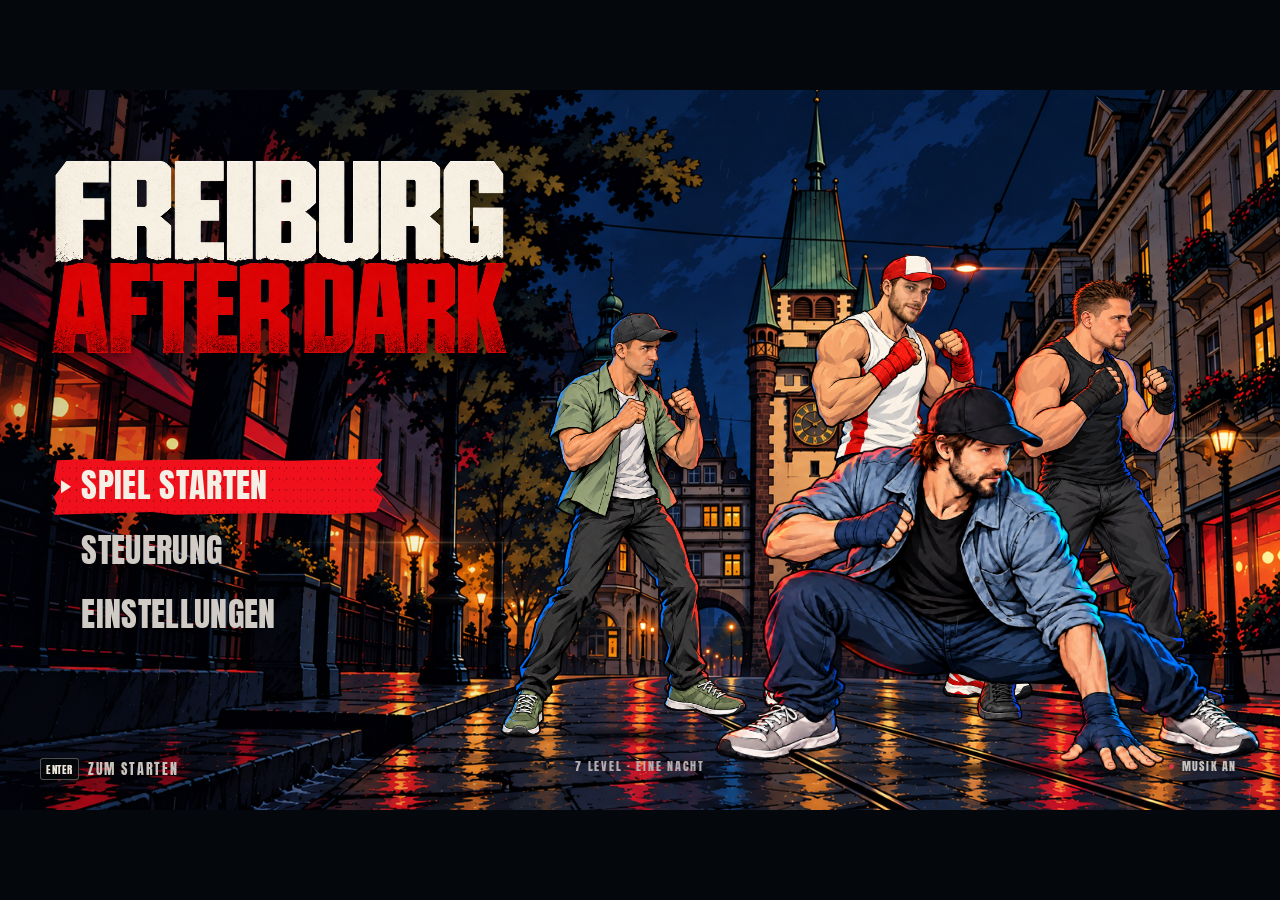
==== commit 30ffbe78: "Add automatic mobile touch controls with multitouch movement and actions" ====
--- a/index.html
+++ b/index.html
@@ -1,3 +1,3 @@
 <!doctype html>
-<html lang="de"><head><meta charset="utf-8"><meta name="viewport" content="width=device-width,initial-scale=1"><title>Freiburg After Dark — Das Beat ’em up</title><link rel="icon" href="data:,"><link rel="stylesheet" href="./src/style.css"><link rel="stylesheet" href="./src/theme.css"><link rel="stylesheet" href="./src/start-tutorial.css"><link rel="stylesheet" href="./src/coop.css"><link rel="stylesheet" href="./src/level-intro.css"><link rel="stylesheet" href="./src/victory-screen.css"><link rel="stylesheet" href="./src/story.css"><link rel="preload" href="./assets/fonts/Anton-Regular.ttf" as="font" type="font/ttf" crossorigin></head>
+<html lang="de"><head><meta charset="utf-8"><meta name="viewport" content="width=device-width,initial-scale=1,viewport-fit=cover"><title>Freiburg After Dark — Das Beat ’em up</title><link rel="icon" href="data:,"><link rel="stylesheet" href="./src/style.css"><link rel="stylesheet" href="./src/theme.css"><link rel="stylesheet" href="./src/start-tutorial.css"><link rel="stylesheet" href="./src/coop.css"><link rel="stylesheet" href="./src/level-intro.css"><link rel="stylesheet" href="./src/victory-screen.css"><link rel="stylesheet" href="./src/story.css"><link rel="stylesheet" href="./src/touch-controls.css"><link rel="preload" href="./assets/fonts/Anton-Regular.ttf" as="font" type="font/ttf" crossorigin></head>
 <body><main id="stage"><canvas id="game" tabindex="0" aria-label="Spielfeld. WASD oder Pfeile bewegen, J Schlag, K Tritt, Leertaste Sprung, L Spezial, Umschalt Ausweichen, E Gegenstände aufheben und werfen."></canvas><canvas id="menu-art" aria-hidden="true" hidden></canvas><div id="overlay"></div><div id="toolbar" hidden><button id="pause" aria-label="Spiel pausieren">Ⅱ</button><button id="fullscreen" aria-label="Vollbild">⛶</button></div><div id="dev" hidden></div><output id="status" class="sr-only" aria-live="polite"></output></main><script type="module" src="./src/main.js"></script></body></html>
--- a/src/story.css
+++ b/src/story.css
@@ -1,19 +1,25 @@
-.story-screen{position:absolute;inset:0;background:#06090f;color:#f5f1eb;overflow:auto;font-family:Arial,sans-serif;isolation:isolate}
-.story-image,.story-shade{position:absolute;inset:0;width:100%;height:100%;object-fit:cover;z-index:-2}
-.story-image{object-position:center 35%}
-.story-shade{z-index:-1;background:linear-gradient(180deg,#03050ab0 0%,transparent 32%,#03050abf 55%,#03050af5 100%)}
-.story-header{display:flex;justify-content:space-between;align-items:center;padding:2.4cqh 4cqw;gap:2cqw;font-size:1cqw;letter-spacing:.12em}
-.story-header button{background:#080c12b8;border:1px solid #ffffff45;padding:.8cqw 1.2cqw;color:#fff}
-.story-copy{position:relative;padding:0 4cqw 2.5cqh;margin-top:39cqh;max-width:100%}
-.story-place{color:#ff5060;font-size:1cqw;letter-spacing:.15em;text-transform:uppercase;margin:0 0 .6cqh}
-.story-copy h1{font-family:'Freiburg Display',Impact,sans-serif;text-transform:uppercase;font-size:4.6cqw;line-height:1.05;letter-spacing:.015em;margin:0 0 1.2cqh;font-weight:400}
-.story-body{font-size:1.22cqw;line-height:1.5;max-width:73cqw;margin:0 0 1.4cqh;color:#e2e3e6;text-shadow:0 2px 6px #000}
-.story-dialogue{border-left:2px solid #ed1235;padding-left:1.2cqw;max-width:80cqw}
-.story-dialogue p{display:flex;gap:1cqw;margin:.65cqh 0;font-size:1.22cqw;line-height:1.4}
-.story-dialogue strong{color:#ff6570;min-width:8cqw;font-size:1cqw;text-transform:uppercase;letter-spacing:.06em}
-.story-copy footer{display:flex;align-items:center;justify-content:space-between;margin-top:2cqh;padding-top:1.5cqh;border-top:1px solid #ffffff25}
-.story-count{font-size:1cqw;color:#b7bdc5;letter-spacing:.18em}
-.story-copy button{border:0;background:#e5082c;color:white;padding:.85cqw 1.5cqw;font-family:'Freiburg Display',Impact,sans-serif;font-size:1.45cqw;text-transform:uppercase}
-.story-screen button small{font: .8cqw Arial,sans-serif;letter-spacing:.08em;margin-left:1cqw;opacity:.8}
-.story-screen button{cursor:pointer}.story-screen button:focus-visible{outline:2px solid #fff;outline-offset:4px}
-@media(max-aspect-ratio:1/1){.story-copy{margin-top:25cqh}.story-body,.story-dialogue p{font-size:2cqw}.story-header,.story-place,.story-count,.story-dialogue strong{font-size:1.5cqw}.story-body{max-width:none}.story-copy button{font-size:2cqw}}
+.story-screen{position:absolute;inset:0;background:#080b0e;color:#f5f1eb;overflow:auto;font-family:Arial,sans-serif;isolation:isolate}
+.story-image,.story-shade{position:absolute;inset:0;width:100%;height:100%;object-fit:cover;z-index:-2}
+.story-image{object-position:center}
+.story-shade{z-index:-1;background:linear-gradient(90deg,#080b0e99 0%,#080b0e65 27%,transparent 37%),linear-gradient(0deg,#03050a75,transparent 17%,transparent 90%,#03050a55)}
+.story-header{position:absolute;top:5cqh;left:2.8cqw;right:2.8cqw;display:flex;justify-content:space-between;align-items:center;gap:2cqw}
+.story-brand{font-family:var(--display);font-size:1.65cqw;letter-spacing:.07em;white-space:nowrap}
+.story-brand b{color:var(--blood);font-weight:400}
+.story-screen button{cursor:pointer;background:transparent;border:0;color:#f5f1eb;text-transform:uppercase;font-family:var(--display);letter-spacing:.12em;padding:.5cqw}
+.story-header button{font-size:.96cqw}
+.story-screen button:hover{color:#ff5360}
+.story-screen button:focus-visible{outline:2px solid #fff;outline-offset:3px}
+.story-screen button small{font:.7cqw Arial,sans-serif;letter-spacing:.08em;margin-left:.8cqw;color:#c1c3c7}
+.story-copy{position:relative;margin:16cqh 0 11cqh 2.8cqw;width:26.6cqw}
+.story-place{color:#ff364b;font-family:var(--display);font-size:1.02cqw;line-height:1.45;letter-spacing:.16em;text-transform:uppercase;margin:0 0 1.6cqh}
+.story-copy h1{font-family:var(--display);text-transform:uppercase;font-size:var(--story-title-size,5.5cqw);line-height:1.015;letter-spacing:-.025em;margin:0 0 2.1cqh;padding:0 0 2cqh;border-bottom:2px solid var(--blood);font-weight:400;overflow-wrap:break-word}
+.story-title-line{display:block}
+.story-body{font-size:1.12cqw;line-height:1.45;margin:0 0 2.2cqh;color:#e9e9eb;text-wrap:pretty}
+.story-dialogue p{margin:0 0 1.5cqh;font-size:1.1cqw;line-height:1.4}
+.story-dialogue strong{display:block;color:#ff364b;font-family:var(--display);font-weight:400;font-size:1.13cqw;text-transform:uppercase;letter-spacing:.07em;margin-bottom:.25cqh}
+.story-dialogue span{display:block}
+.story-footer{position:absolute;left:2.8cqw;right:2.8cqw;bottom:4.3cqh;display:flex;align-items:center;justify-content:space-between;gap:2cqw}
+.story-count{font-size:.75cqw;color:#a3a7ad;letter-spacing:.2em}
+.story-footer button{font-size:1.4cqw;display:flex;align-items:center;gap:.7cqw;text-shadow:0 2px 8px #000}
+.story-next-arrow{font:2cqw Arial,sans-serif;margin-left:.3cqw}
+.story-footer button small{margin:0}
--- a/src/touch-controls.css
+++ b/src/touch-controls.css
@@ -0,0 +1,27 @@
+#touch-controls{position:fixed;inset:0;z-index:20;pointer-events:none;user-select:none;-webkit-user-select:none;-webkit-touch-callout:none;color:#f5f0e5}
+#touch-controls[hidden],#touch-controls:not([data-playing=true]) .touch-gamepad{display:none}
+.touch-stick{position:absolute;left:max(16px,env(safe-area-inset-left));bottom:max(18px,env(safe-area-inset-bottom));width:clamp(110px,19vw,148px);aspect-ratio:1;border-radius:50%;border:1px solid #f7f1e561;background:radial-gradient(circle,#100a10b0 38%,#100a1060 70%);pointer-events:auto;touch-action:none;display:grid;place-items:center}
+.touch-stick-knob{position:absolute;width:48%;height:48%;border-radius:50%;border:1px solid #ef394b9c;background:#bc142640;box-shadow:0 0 20px #ef102016}
+.touch-stick-cross{font:54px Arial;color:#ffffff2a}
+.touch-stick-label{position:absolute;bottom:9%;font:9px Arial;letter-spacing:.12em;color:#e4d8daa0}
+.touch-actions{position:absolute;right:max(16px,env(safe-area-inset-right));bottom:max(18px,env(safe-area-inset-bottom));display:grid;grid-template-columns:repeat(3,clamp(48px,7.6vw,68px));gap:8px;pointer-events:none}
+.touch-actions button{pointer-events:auto;touch-action:none;min-width:44px;min-height:44px;aspect-ratio:1;border:1px solid #ff496282;border-radius:50%;padding:2px;font:400 clamp(9px,1.3vw,12px) var(--display,Impact,sans-serif);letter-spacing:.02em;background:#12090dc4;color:#f5f0e5;box-shadow:0 2px 16px #0005}
+.touch-actions button[data-touch-action=attack]{background:#a21126ac;border-color:#ff586c}
+.touch-actions button[aria-pressed=true]{background:#e31634db;border-color:#fff;box-shadow:0 0 14px #eb173c7a}
+.touch-orientation{display:none}
+html[data-touch=true] #toolbar{top:max(8px,env(safe-area-inset-top));bottom:auto;right:2%;z-index:21}
+html[data-touch=true] #toolbar button{width:44px;height:44px;font-size:22px;background:#110c11a6;border:1px solid #ff496250;color:#f5f0e5}
+html[data-touch=true] #game{touch-action:none}
+@media(max-width:1000px){
+ html[data-touch=true] .primary,html[data-touch=true] .secondary{min-height:40px;min-width:74px;font-size:max(1.07cqw,11px)}
+ html[data-touch=true] .modal{width:88%;max-height:94%;overflow:auto}
+ html[data-touch=true] .modal .setting{font-size:13px;min-height:28px;margin:8px 0}
+ html[data-touch=true] .modal .small,html[data-touch=true] .modal .subline,html[data-touch=true] .modal .control-grid{font-size:11px}
+ html[data-touch=true] .setting select{font-size:13px;min-height:36px;background:#170e14;color:#fff}
+ html[data-touch=true] .setting input[type=checkbox]{width:20px;height:20px}
+ html[data-touch=true] .story-header button,html[data-touch=true] .story-footer button{min-height:40px;font-size:max(1.4cqw,11px)}
+ html[data-touch=true] .story-screen button small{font-size:max(.7cqw,8px)}
+ html[data-touch=true] .story-footer{bottom:1cqh}
+ html[data-touch=true] .tutorial-key-row small{font-size:max(.77cqw,9px)}
+}
+@media(orientation:portrait){.touch-orientation{display:block;position:absolute;bottom:24px;left:0;right:0;text-align:center;font:12px var(--display,Impact,sans-serif);letter-spacing:.08em;color:#dbbfc5}#touch-controls[data-playing=true] .touch-orientation{top:max(18px,env(safe-area-inset-top));bottom:auto}}
